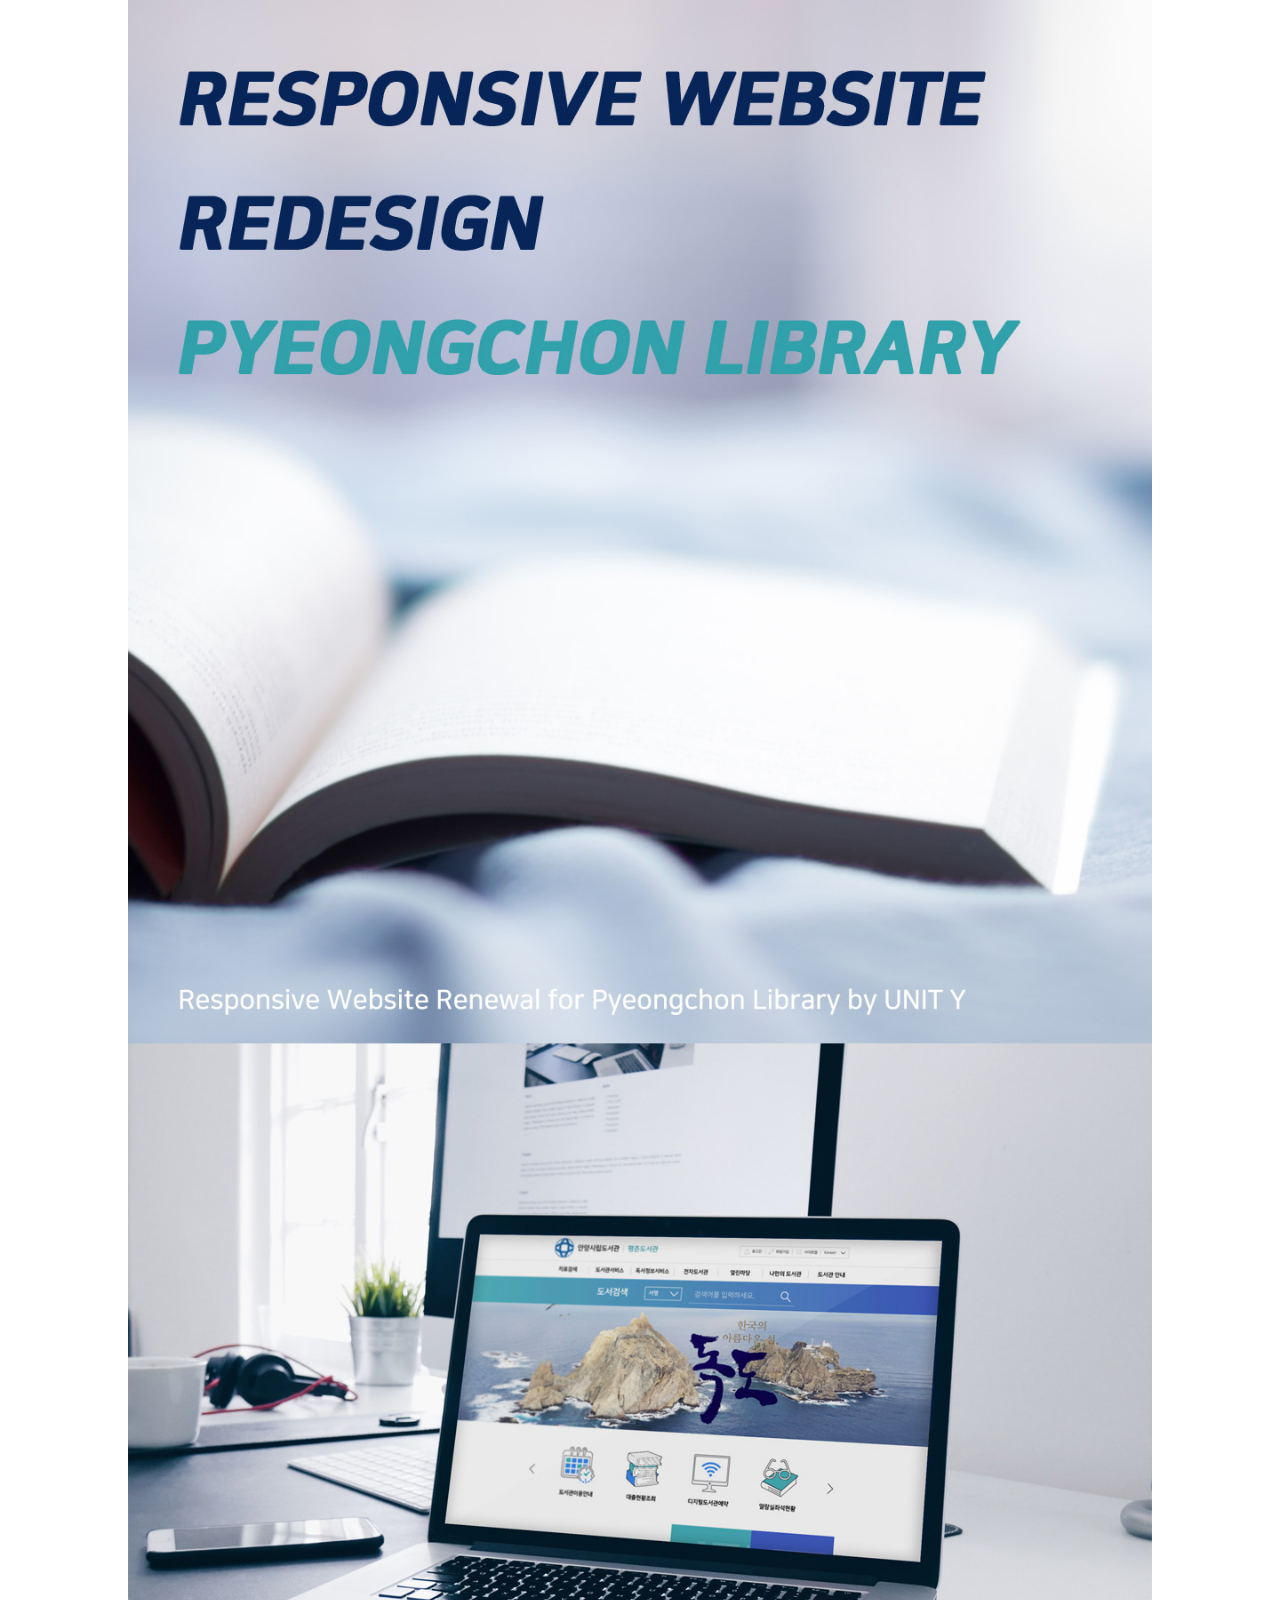
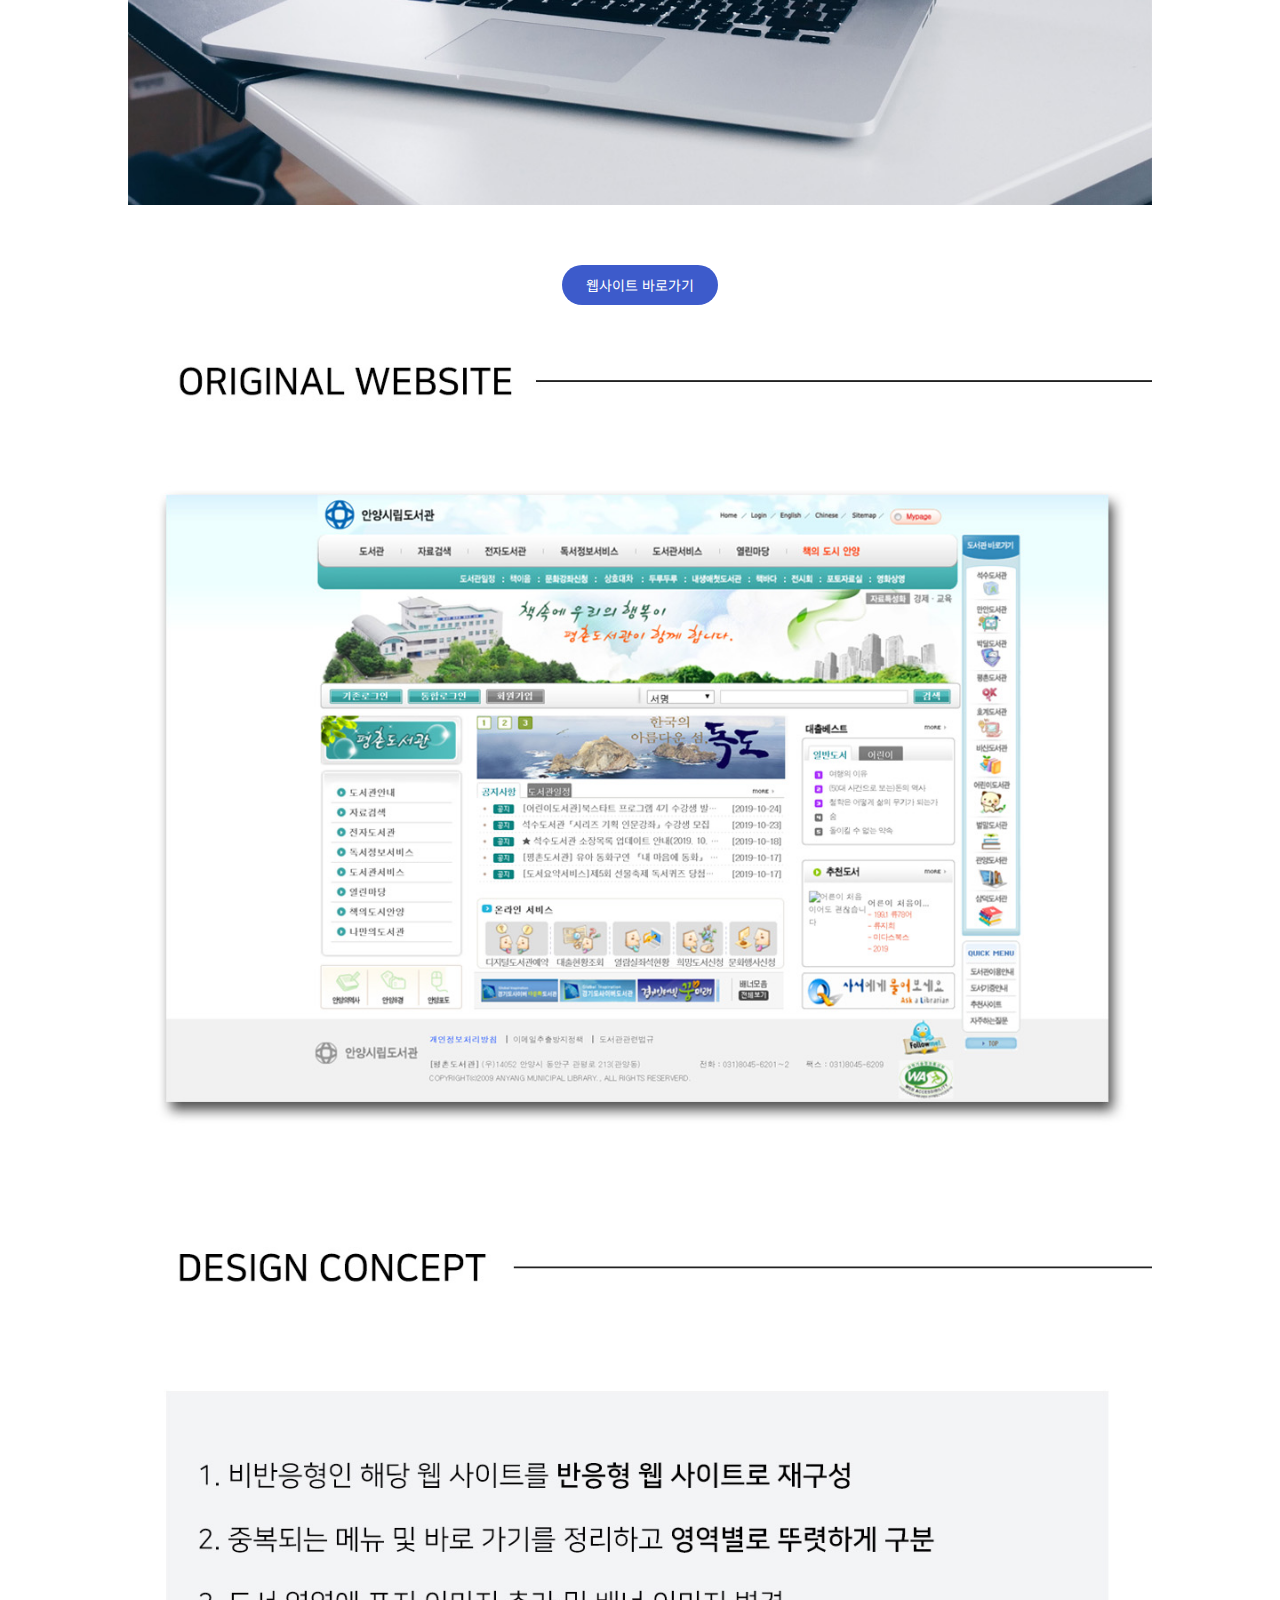
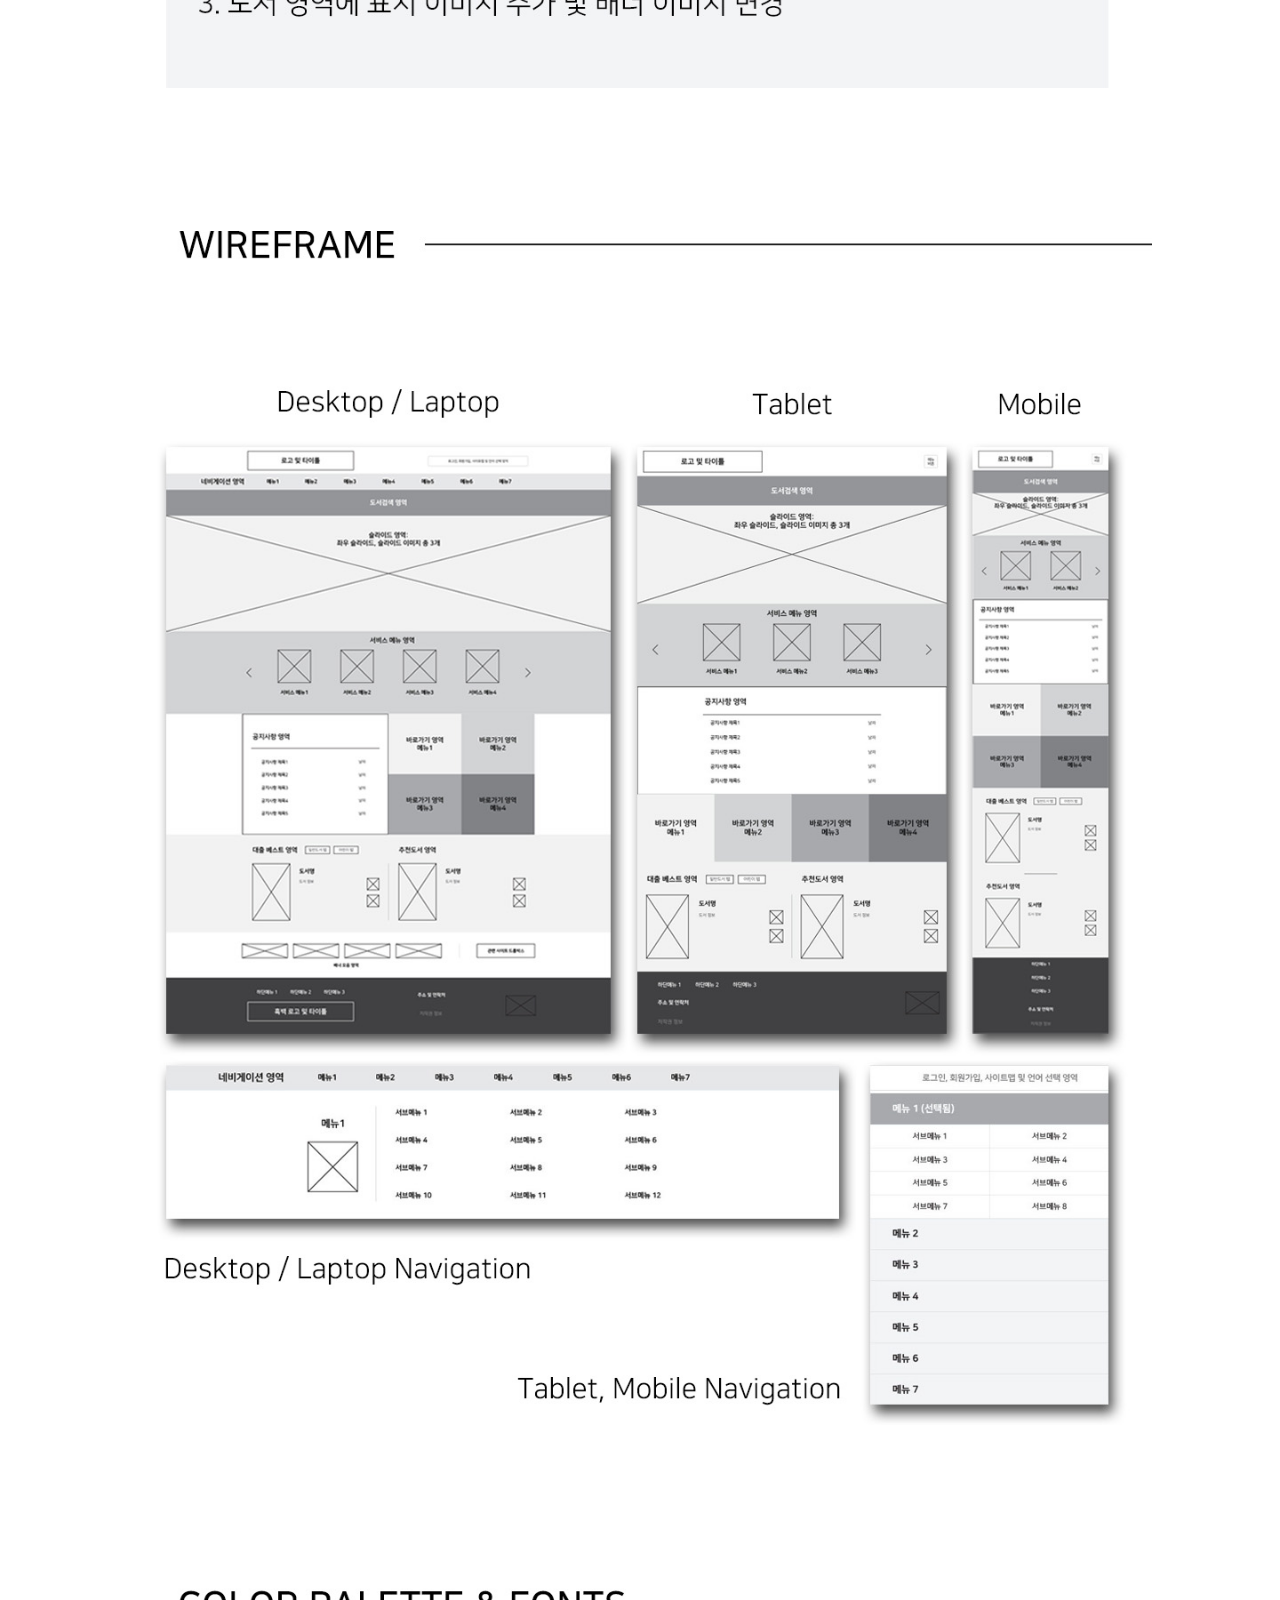
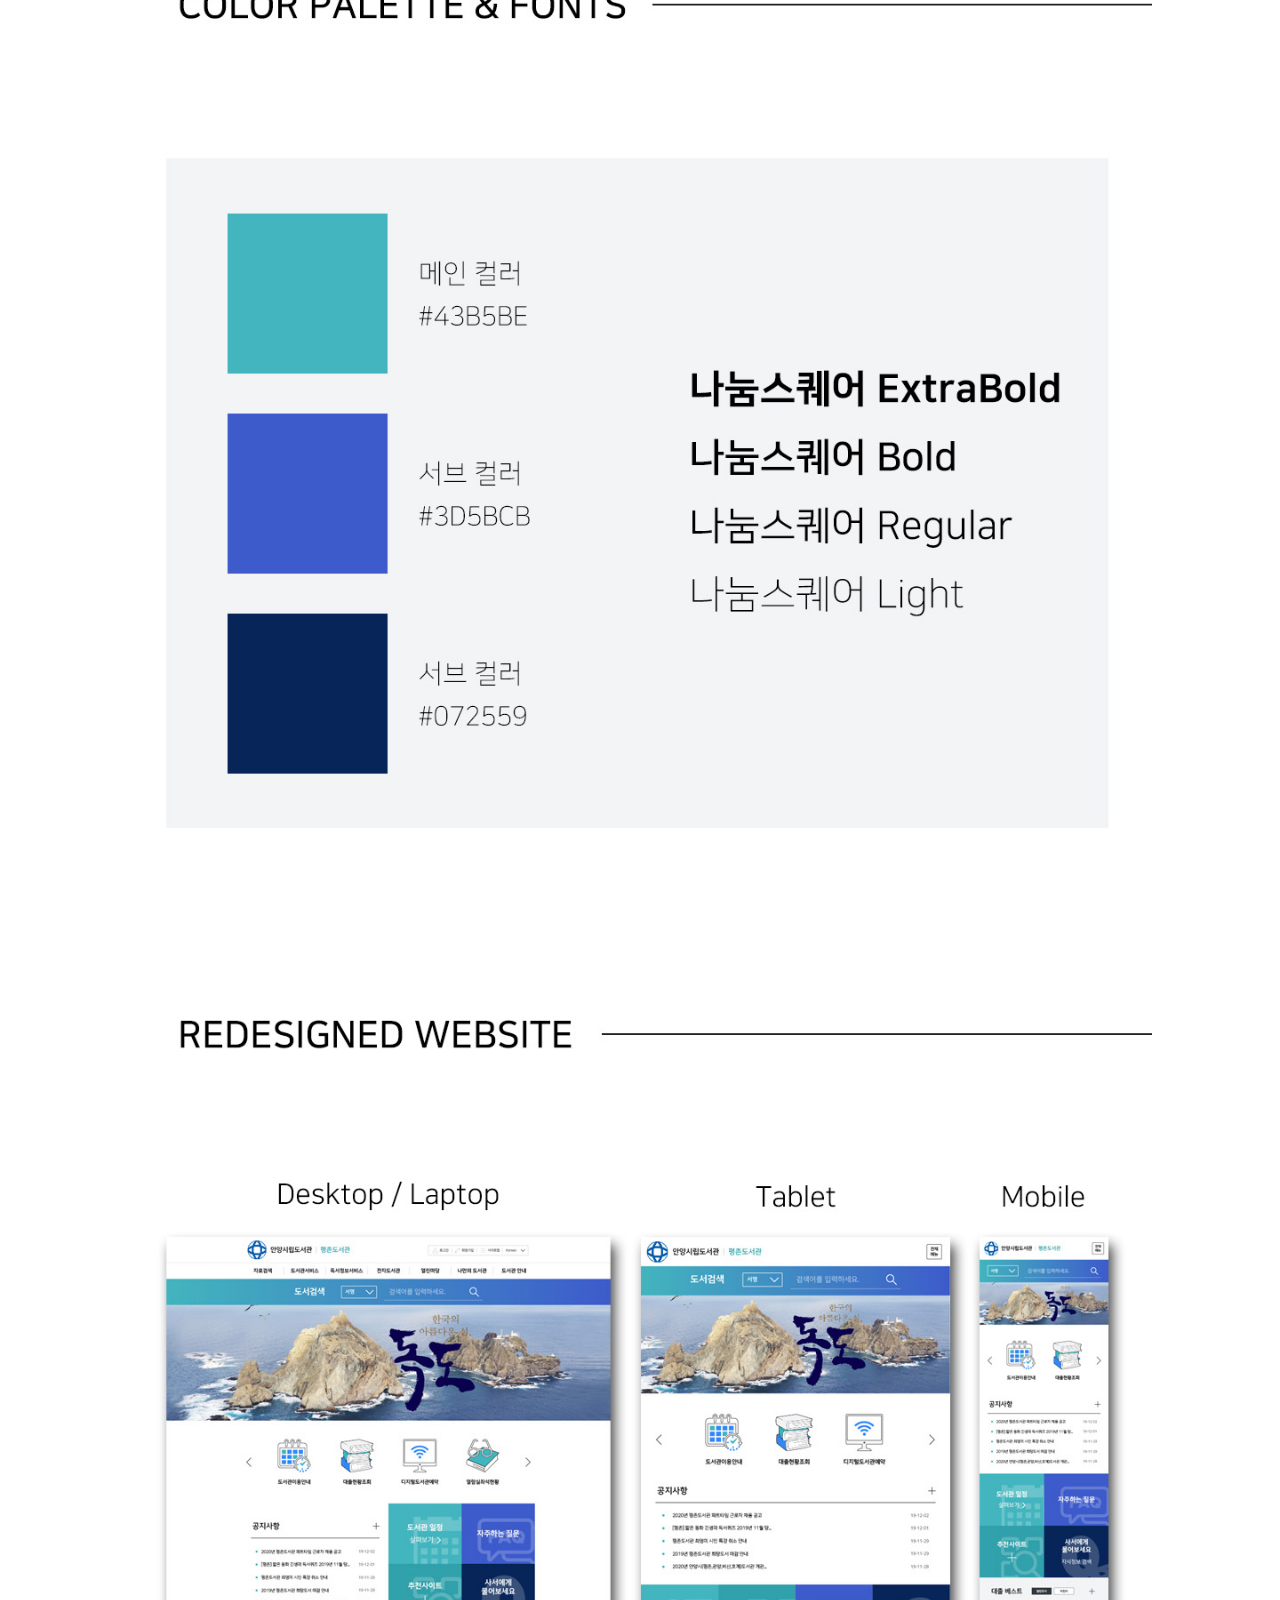
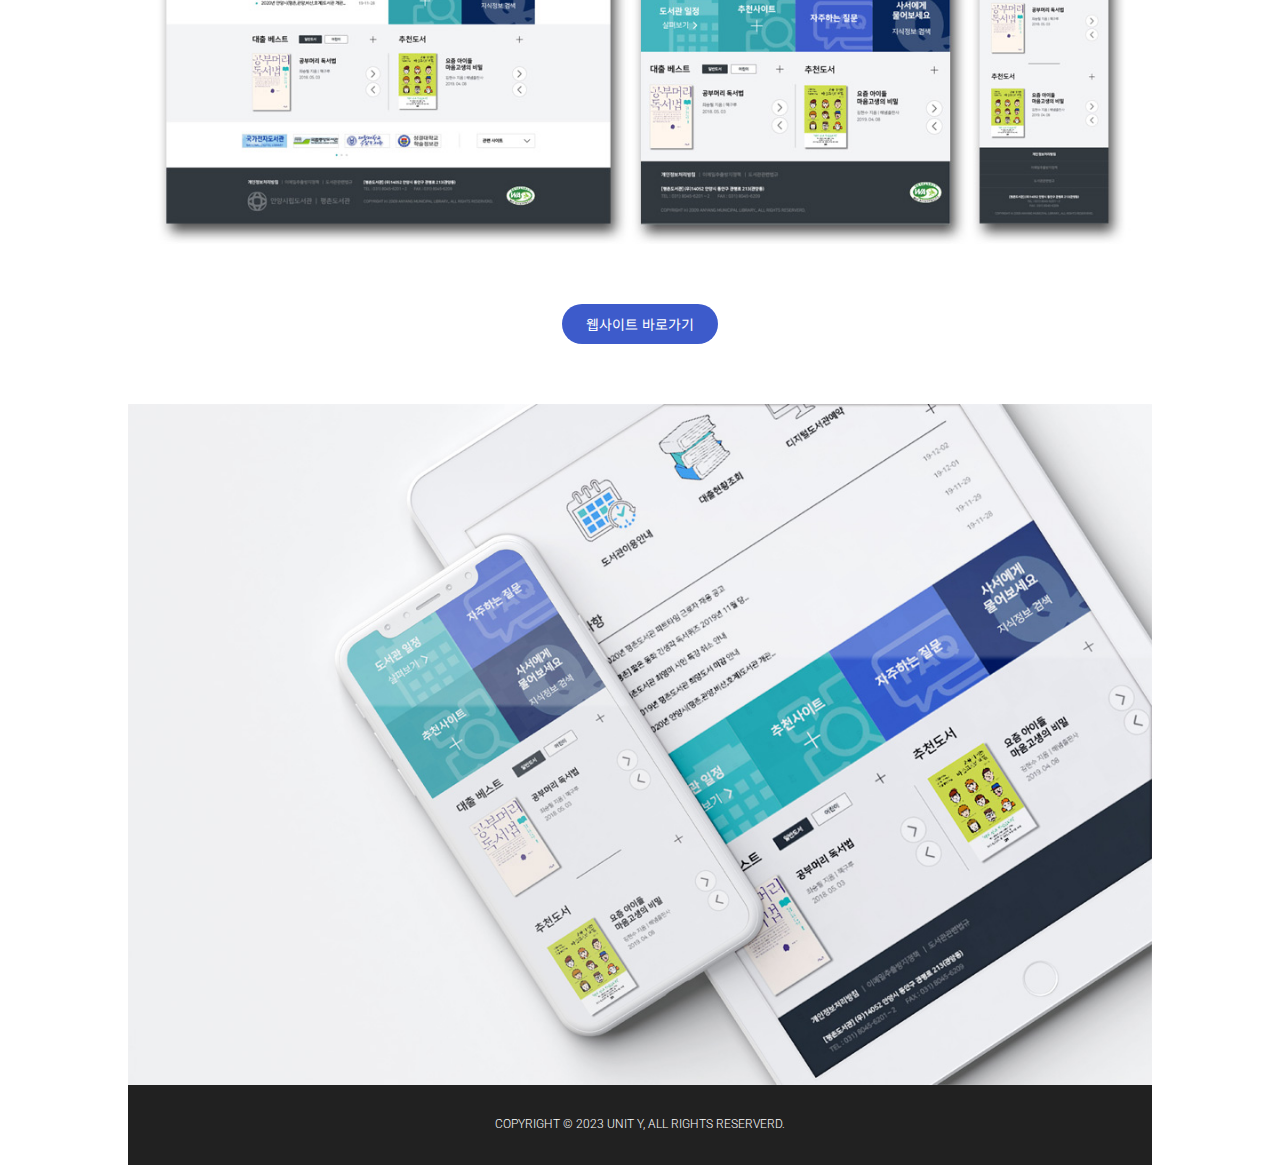
==== pages/pyeongchonlibrary.html @ 5689249b "평촌도서관 웹사이트 리디자인 프로젝트 페이지 퍼블리싱" ====
<!DOCTYPE html>
<html lang="ko">
  <head>
    <meta charset="UTF-8" />
    <meta http-equiv="X-UA-Compatible" content="IE=edge" />
    <meta name="viewport" content="width=device-width, initial-scale=1, minimum-scale=1, maximum-scale=1, user-scalable=no" />
    <title>UNIT Y | 평촌도서관 웹사이트 리디자인 기획안</title>
    <meta property="og:type" content="website" />
    <meta property="og:site_name" content="UNIT Y" />
    <meta property="og:title" content="UNIT Y | UI/UX 디자인 포트폴리오" />
    <meta property="og:description" content="UI/UX 디자인 포트폴리오 소개" />
    <meta property="og:image" content="/images/meta-opengraph.png" />
    <meta property="og:url" content="https://jay-sjyun.github.io/" />
    <meta property="twitter:card" content="summary" />
    <meta property="twitter:site" content="UNIT Y" />
    <meta property="twitter:title" content="UNIT Y | UI/UX 디자인 포트폴리오" />
    <meta property="twitter:description" content="UI/UX 디자인 포트폴리오 소개" />
    <meta property="twitter:image" content="/images/meta-opengraph.png" />
    <meta property="twitter:url" content="https://jay-sjyun.github.io/" />
    <link rel="shortcut icon" href="/favicon.png" />
    <link rel="apple-touch-icon" href="/favicon.png" />
    <link rel="stylesheet" href="/css/reset.css" type="text/css" />
    <link rel="stylesheet" href="/css/main.css" type="text/css" />
    <script defer src="/js/index.js"></script>
  </head>
  <body>
    <div class="library-plan-outer-wrap">
      <header class="plan-header">
        <img src="/images/plan-library-app-header.jpg" alt="평촌도서관 리디자인 노트북 목업" />
      </header>
      <main class="plan-main">
        <a href="http://pyeongchonlib.dothome.co.kr/" target="_blank" class="project-link">웹사이트 바로가기</a>
        <div>
          <img src="/images/plan-library-app-main.jpg" alt="평촌도서관 리디자인 상세 정보" />
        </div>
        <a href="http://pyeongchonlib.dothome.co.kr/" target="_blank" class="project-link">웹사이트 바로가기</a>
        <div>
          <img src="/images/plan-library-app-footer.jpg" alt="평촌도서관 리디자인 모바일 기기 목업" />
        </div>
      </main>
      <footer class="footer">
        <p class="copyright">COPYRIGHT © 2023 UNIT Y, ALL RIGHTS RESERVERD.</p>
      </footer>
    </div>
  </body>
</html>
---- css/main.css ----
@charset "UTF-8";
@import url("https://fonts.googleapis.com/css2?family=Noto+Sans+KR:wght@100;300;400;500;700;900&family=Roboto:wght@100;300;400;500;700;900&display=swap");
html {
  font-size: 62.5%;
  scroll-behavior: smooth;
}

body {
  background-color: #fff;
}

/*==============================================
|||||||||||||||||||||||||||||||||||||||||||||||||
  모바일 Mobile
|||||||||||||||||||||||||||||||||||||||||||||||||
================================================*/
/*<----------포트폴리오 메인 portfolio main---------->*/
/*<----------헤더 header---------->*/
.header {
  position: sticky;
  top: 0;
  background-color: #fff;
  border-bottom: 1px solid #dddddd;
}
.header .nav {
  display: flex;
  justify-content: space-between;
  min-height: 64px;
  padding: 8px 6px;
}
.header .nav__menu {
  display: flex;
  justify-content: center;
  align-items: center;
  min-height: 48px;
  padding: 10px;
  font-family: "Roboto", sans-serif;
  font-size: 1.6rem;
  font-weight: 500;
  line-height: 1.5;
  color: #000;
  text-align: left;
  box-sizing: border-box;
}
.header .nav__menu + .nav__menu {
  margin-left: 4px;
}
.header .nav__menu-list {
  display: flex;
}

/*<----------메인 공통 main common---------->*/
.main {
  max-width: 504px;
  margin: 60px auto;
  padding: 0 16px;
}

.section-wrap {
  margin-bottom: 60px;
}

.section-title {
  margin-bottom: 24px;
  font-family: "Roboto", sans-serif;
  font-size: 2.8rem;
  font-weight: 700;
  line-height: 1.285;
  color: #000;
  text-align: center;
}

.section-divider {
  width: 80px;
  height: 1px;
  margin: 60px auto;
  background-color: #dddddd;
}

/*<----------인트로 intro---------->*/
.intro {
  display: flex;
  flex-direction: column;
  align-items: center;
}
.intro .logo-area {
  width: 246px;
  margin-bottom: 24px;
}
.intro .intro__txt {
  margin-bottom: 10px;
  font-family: "Noto Sans KR", sans-serif;
  font-size: 1.4rem;
  font-weight: 400;
  line-height: 1.43;
  color: #000;
  text-align: center;
}
.intro .intro__optimization {
  font-family: "Noto Sans KR", sans-serif;
  font-size: 1.2rem;
  font-weight: 400;
  line-height: 1.333;
  color: #47484a;
  text-align: center;
}

/*<----------프로젝트 공통 project common---------->*/
.project__list li + li {
  margin-top: 10px;
}

/*<----------UI/UX 디자인 UI/UX design---------->*/
.uiux-design .mentalhealth-app {
  overflow: hidden;
  display: flex;
  justify-content: center;
  align-items: flex-end;
  border-radius: 16px;
  box-sizing: border-box;
  padding-left: 41px;
  padding-right: 20px;
  background-color: #0063ec;
}
.uiux-design .mentalhealth-app .project__txt-wrap {
  display: flex;
  flex-direction: column;
  justify-content: center;
  height: 138px;
  padding: 20px 0;
}
.uiux-design .mentalhealth-app .project__title {
  margin-bottom: 10px;
  font-family: "Noto Sans KR", sans-serif;
  font-size: 2rem;
  font-weight: 700;
  line-height: 1.4;
  color: #fff;
  text-align: left;
}
.uiux-design .mentalhealth-app .project__info {
  font-family: "Noto Sans KR", sans-serif;
  font-size: 1.2rem;
  font-weight: 400;
  line-height: 1.333;
  color: #fff;
  text-align: left;
}
.uiux-design .mentalhealth-app .project__img-wrap {
  width: 116px;
  margin-left: 77px;
}
.uiux-design .rebook-app {
  overflow: hidden;
  display: flex;
  justify-content: center;
  align-items: flex-end;
  border-radius: 16px;
  box-sizing: border-box;
  padding-left: 20px;
  padding-right: 41px;
  background-color: #27ae61;
}
.uiux-design .rebook-app .project__txt-wrap {
  display: flex;
  flex-direction: column;
  justify-content: center;
  height: 138px;
  padding: 20px 0;
  align-items: flex-end;
  order: 2;
}
.uiux-design .rebook-app .project__title {
  margin-bottom: 10px;
  font-family: "Noto Sans KR", sans-serif;
  font-size: 2rem;
  font-weight: 700;
  line-height: 1.4;
  color: #fff;
  text-align: left;
}
.uiux-design .rebook-app .project__info {
  font-family: "Noto Sans KR", sans-serif;
  font-size: 1.2rem;
  font-weight: 400;
  line-height: 1.333;
  color: #fff;
  text-align: left;
}
.uiux-design .rebook-app .project__img-wrap {
  width: 116px;
  margin-right: 69px;
}

/*<----------웹 디자인 web design---------->*/
.web-design .careyou-web {
  overflow: hidden;
  display: flex;
  justify-content: center;
  align-items: flex-end;
  border-radius: 16px;
  box-sizing: border-box;
  padding-left: 31px;
  background-color: #ffe151;
}
.web-design .careyou-web .project__txt-wrap {
  display: flex;
  flex-direction: column;
  justify-content: center;
  height: 138px;
  padding: 20px 0;
}
.web-design .careyou-web .project__title {
  margin-bottom: 10px;
  font-family: "Noto Sans KR", sans-serif;
  font-size: 2rem;
  font-weight: 700;
  line-height: 1.4;
  color: #000;
  text-align: left;
}
.web-design .careyou-web .project__info {
  font-family: "Noto Sans KR", sans-serif;
  font-size: 1.2rem;
  font-weight: 400;
  line-height: 1.333;
  color: #000;
  text-align: left;
}
.web-design .careyou-web .project__img-wrap {
  width: 164px;
  margin-left: 44px;
}
.web-design .library-web {
  overflow: hidden;
  display: flex;
  justify-content: center;
  align-items: flex-end;
  border-radius: 16px;
  box-sizing: border-box;
  padding-right: 39px;
  padding-left: 10px;
  border: 1px solid #000;
  background-color: #fff;
}
.web-design .library-web .project__txt-wrap {
  display: flex;
  flex-direction: column;
  justify-content: center;
  height: 138px;
  padding: 20px 0;
  align-items: flex-end;
  order: 2;
}
.web-design .library-web .project__title {
  margin-bottom: 10px;
  font-family: "Noto Sans KR", sans-serif;
  font-size: 2rem;
  font-weight: 700;
  line-height: 1.4;
  color: #000;
  text-align: left;
}
.web-design .library-web .project__info {
  font-family: "Noto Sans KR", sans-serif;
  font-size: 1.2rem;
  font-weight: 400;
  line-height: 1.333;
  color: #000;
  text-align: left;
}
.web-design .library-web .project__img-wrap {
  width: 164px;
  margin-right: 21px;
}
.web-design .bentley-web {
  overflow: hidden;
  display: flex;
  justify-content: center;
  align-items: flex-end;
  border-radius: 16px;
  box-sizing: border-box;
  padding-left: 31px;
  background-color: #212121;
}
.web-design .bentley-web .project__txt-wrap {
  display: flex;
  flex-direction: column;
  justify-content: center;
  height: 138px;
  padding: 20px 0;
}
.web-design .bentley-web .project__title {
  margin-bottom: 10px;
  font-family: "Noto Sans KR", sans-serif;
  font-size: 2rem;
  font-weight: 700;
  line-height: 1.4;
  color: #fff;
  text-align: left;
}
.web-design .bentley-web .project__info {
  font-family: "Noto Sans KR", sans-serif;
  font-size: 1.2rem;
  font-weight: 400;
  line-height: 1.333;
  color: #fff;
  text-align: left;
}
.web-design .bentley-web .project__img-wrap {
  width: 164px;
  margin-left: 37px;
}

/*<----------그래픽 디자인 graphic design---------->*/
.graphic-design .behance-link {
  overflow: hidden;
  display: flex;
  justify-content: center;
  align-items: flex-end;
  border-radius: 16px;
  box-sizing: border-box;
  padding-right: 41px;
  padding-left: 41px;
  background-color: #ff1919;
}
.graphic-design .behance-link .project__txt-wrap {
  display: flex;
  flex-direction: column;
  justify-content: center;
  height: 138px;
  padding: 20px 0;
  align-items: flex-end;
  order: 2;
}
.graphic-design .behance-link .project__title {
  margin-bottom: 10px;
  font-family: "Noto Sans KR", sans-serif;
  font-size: 2rem;
  font-weight: 700;
  line-height: 1.4;
  color: #fff;
  text-align: left;
}
.graphic-design .behance-link .project__info {
  font-family: "Noto Sans KR", sans-serif;
  font-size: 1.2rem;
  font-weight: 400;
  line-height: 1.333;
  color: #fff;
  text-align: left;
}
.graphic-design .behance-link .project__img-wrap {
  width: 116px;
  margin-right: 45px;
}

/*<----------소개 about---------->*/
.about .about__category {
  margin-top: 24px;
  margin-bottom: 10px;
  font-family: "Roboto", sans-serif;
  font-size: 2rem;
  font-weight: 500;
  line-height: 1.4;
  color: #47484a;
  text-align: center;
}
.about .about__detail {
  font-family: "Roboto", sans-serif;
  font-size: 1.4rem;
  font-weight: 400;
  line-height: 1.43;
  color: #000;
  text-align: center;
}

/*<----------연락처 contact---------->*/
.contact .contact__info {
  font-family: "Roboto", sans-serif;
  font-size: 1.4rem;
  font-weight: 400;
  line-height: 1.43;
  color: #000;
  text-align: center;
}

/*<----------푸터 footer---------->*/
.footer {
  display: flex;
  justify-content: center;
  align-items: center;
  padding: 32px 16px;
  background-color: #212121;
}
.footer .copyright {
  font-family: "Roboto", sans-serif;
  font-size: 1.2rem;
  font-weight: 300;
  line-height: 1.333;
  color: #fff;
  text-align: center;
}

/*<----------평촌도서관 리디자인 기획안 페이지
pyeongchon library redesign plan---------->*/
.library-plan-outer-wrap {
  max-width: 1024px;
  margin: 0 auto;
}
.library-plan-outer-wrap .plan-main {
  display: flex;
  flex-direction: column;
  align-items: center;
}
.library-plan-outer-wrap .project-link {
  display: flex;
  justify-content: center;
  align-items: center;
  min-height: 40px;
  margin: 60px auto;
  padding: 0 24px;
  border-radius: 20px;
  background-color: #3d5bcb;
  font-family: "Noto Sans KR", sans-serif;
  font-size: 1.4rem;
  font-weight: 400;
  line-height: 1.43;
  color: #fff;
  text-align: center;
}

/*==============================================
|||||||||||||||||||||||||||||||||||||||||||||||||
  태블릿 Tablet
|||||||||||||||||||||||||||||||||||||||||||||||||
================================================*/
/*==============================================
|||||||||||||||||||||||||||||||||||||||||||||||||
  PC Desktop / Laptop
|||||||||||||||||||||||||||||||||||||||||||||||||
================================================*//*# sourceMappingURL=main.css.map */
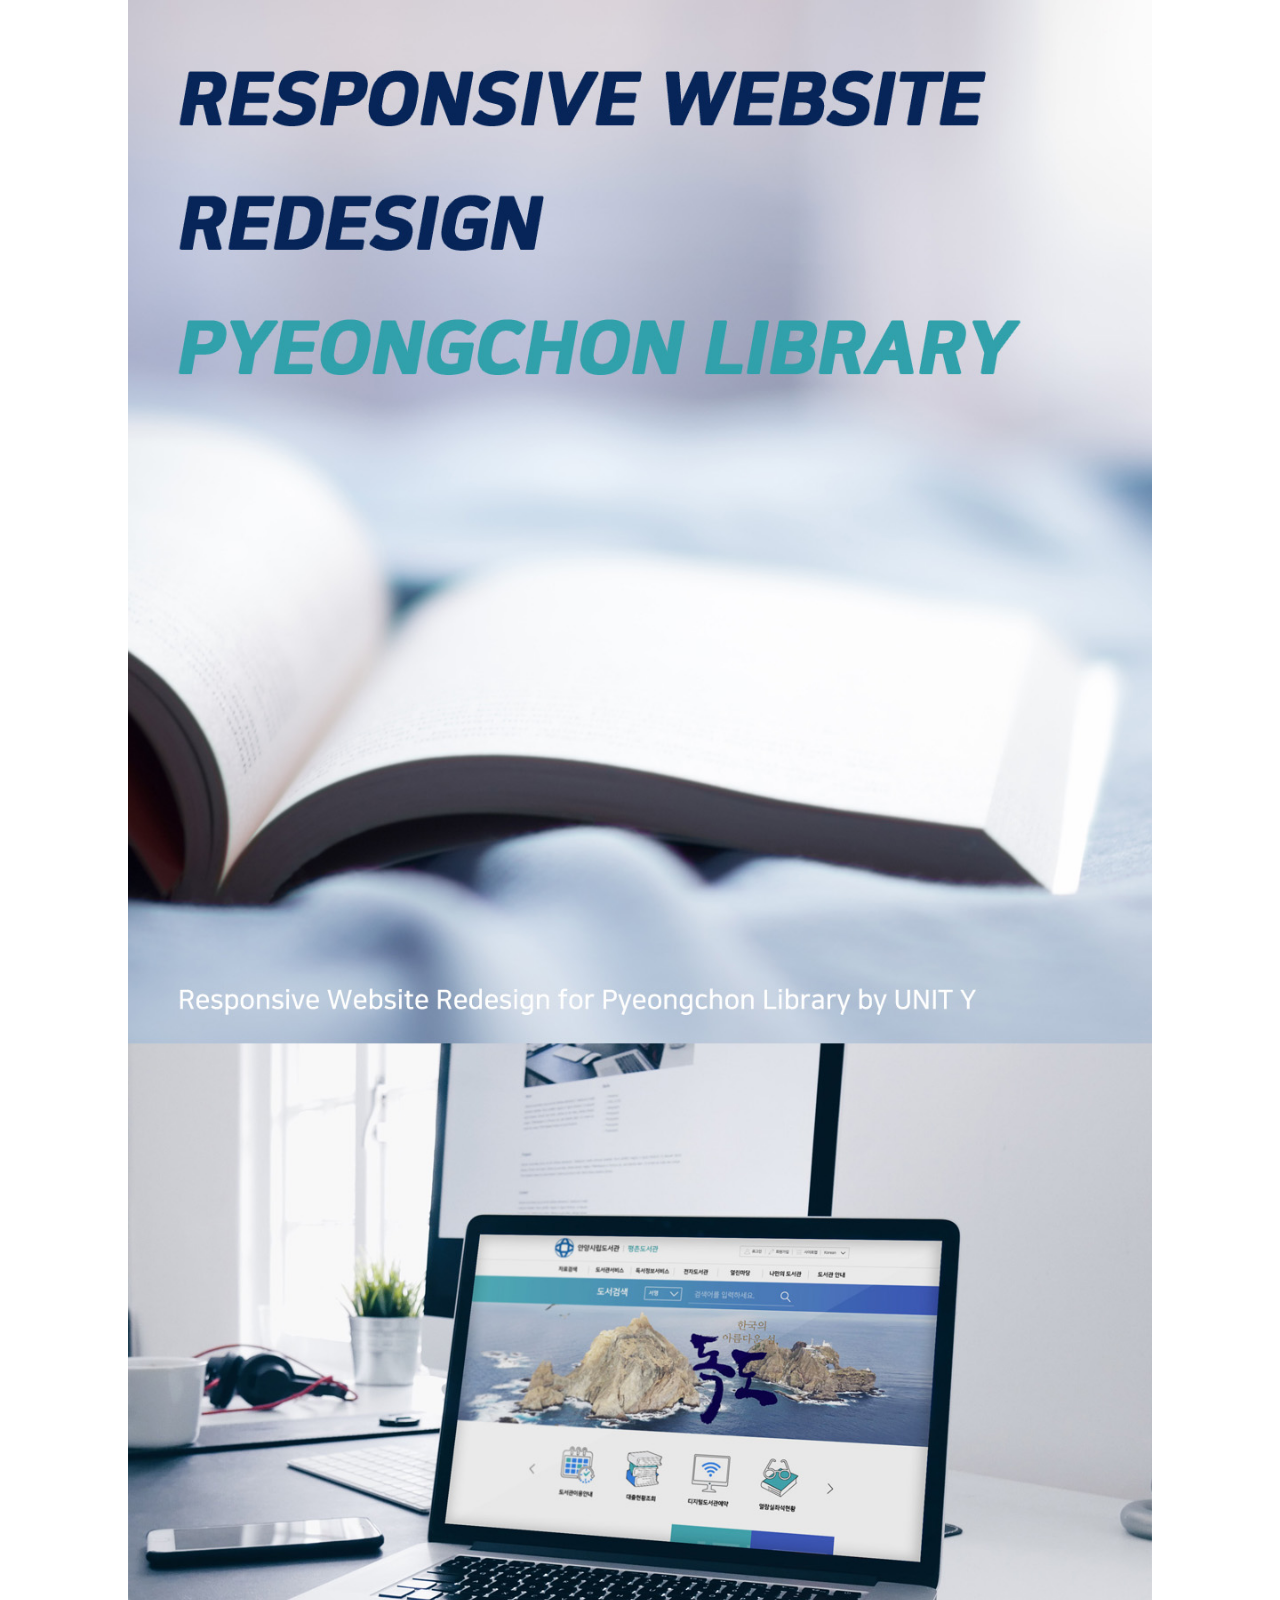
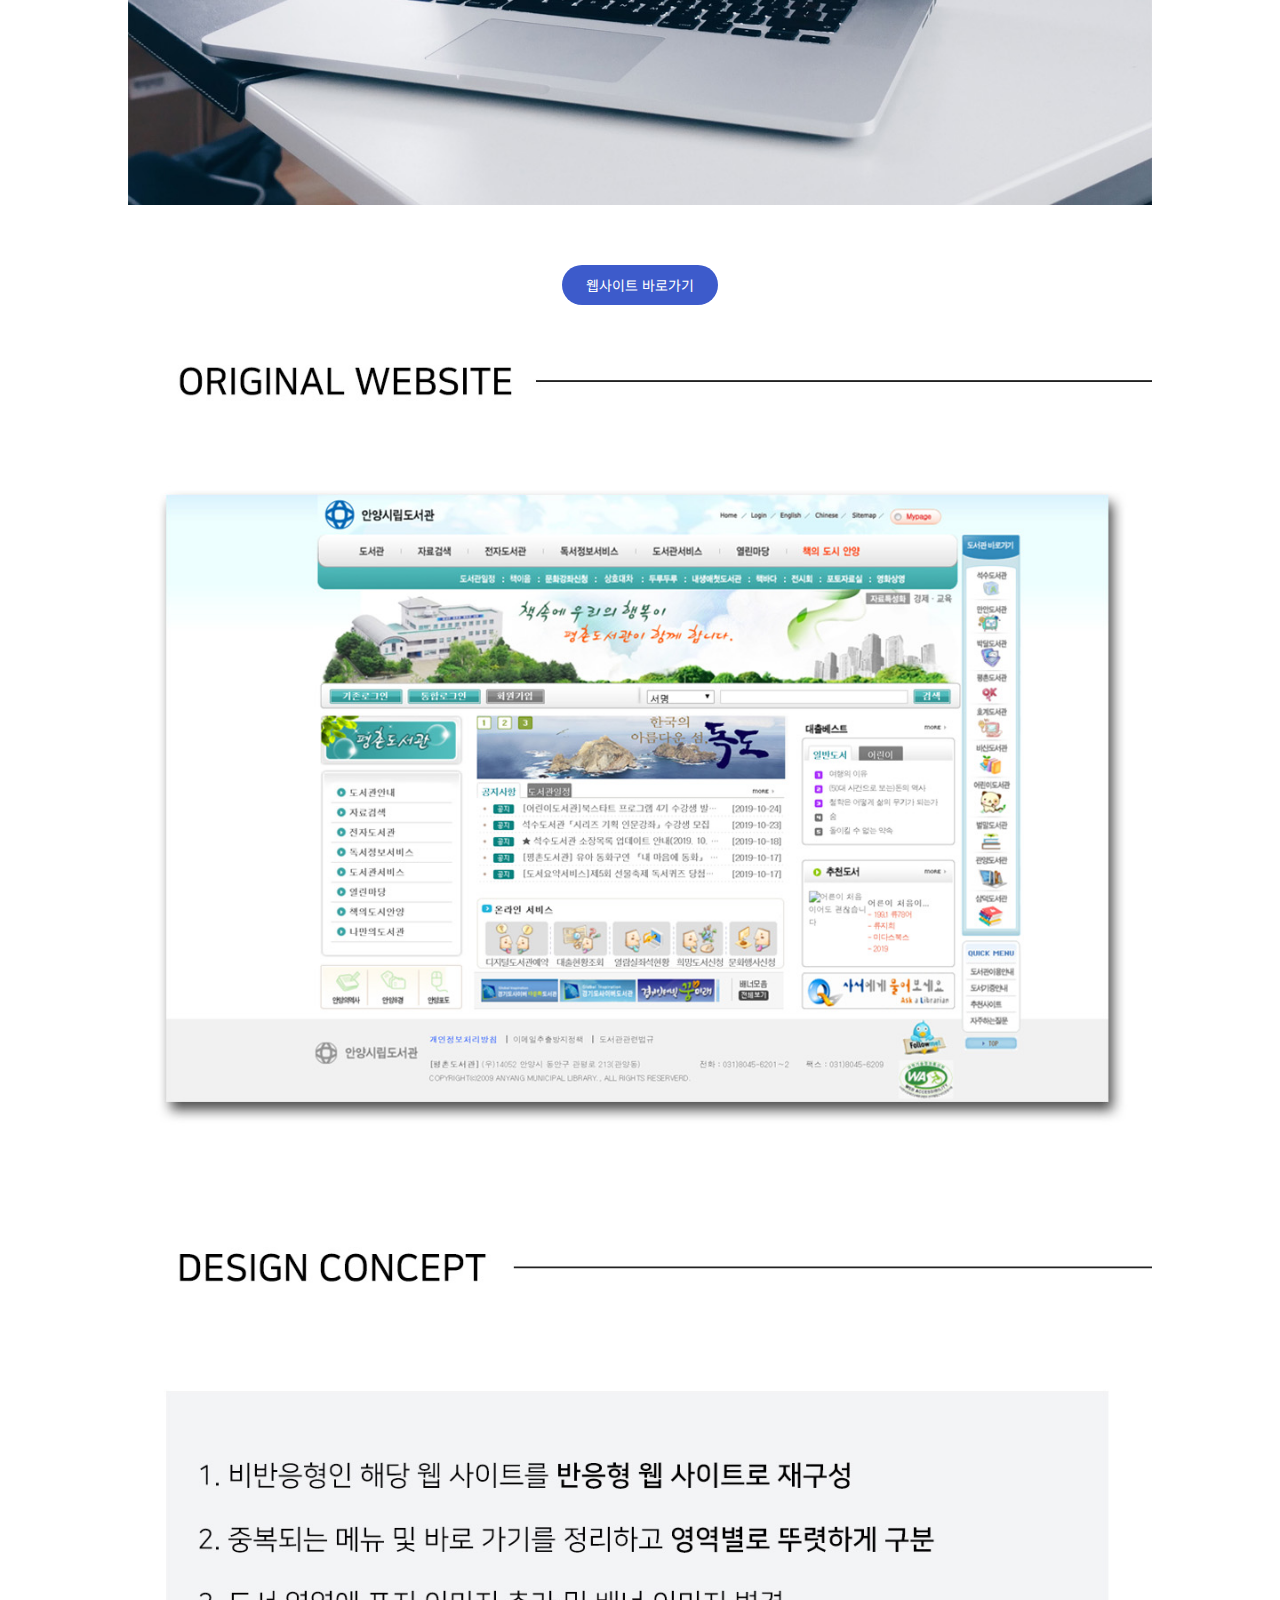
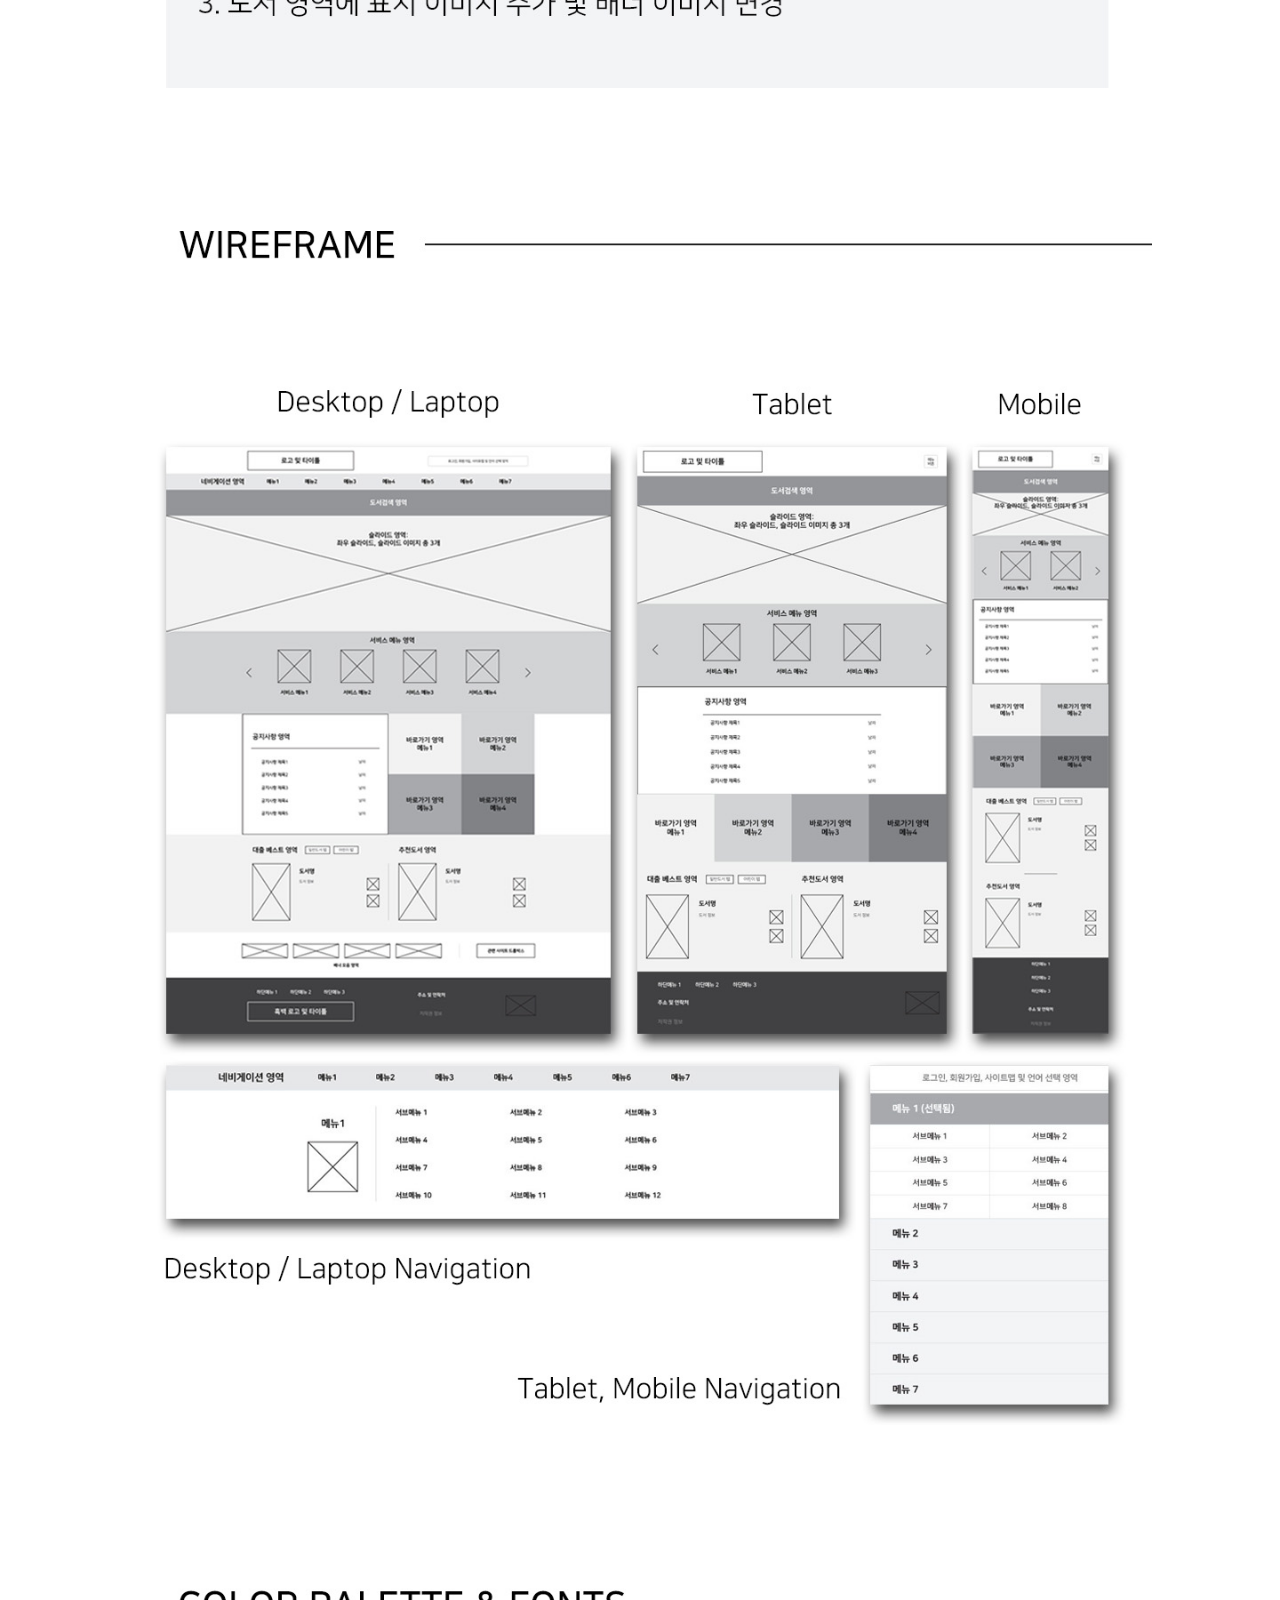
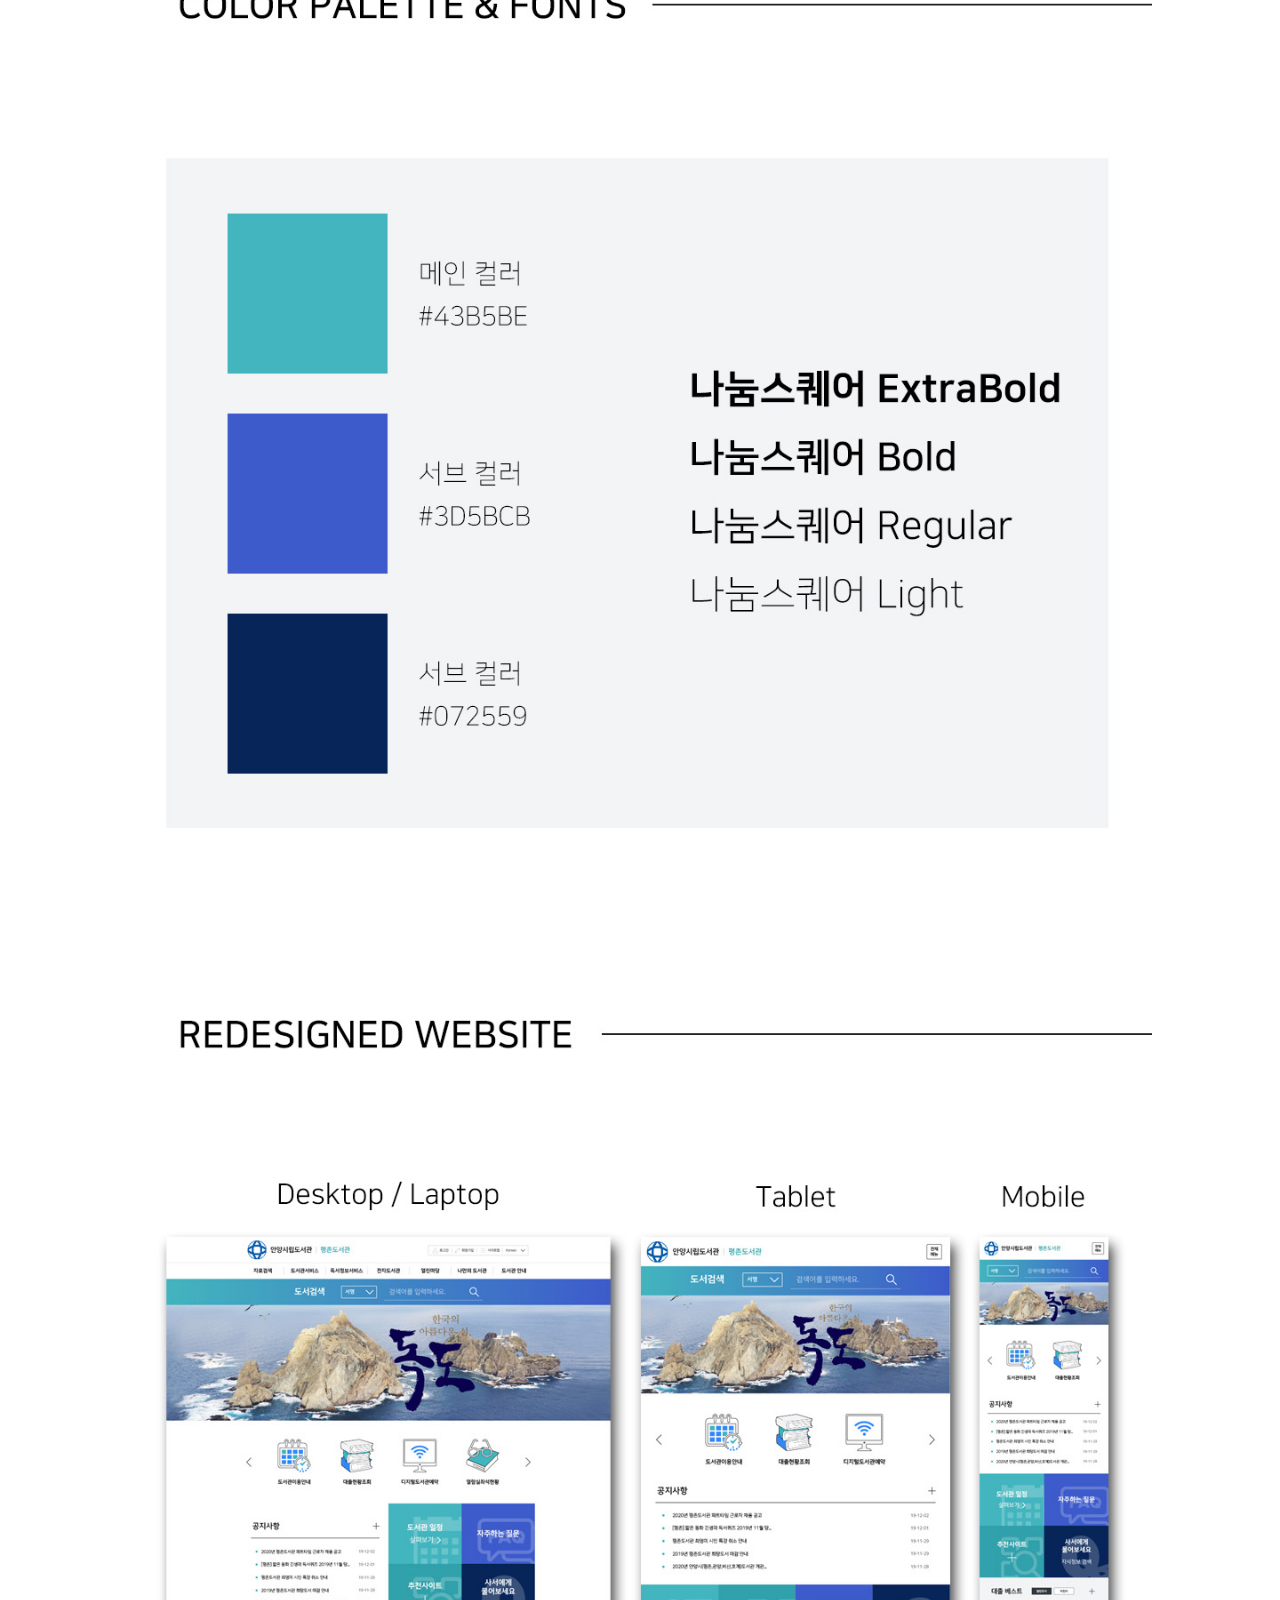
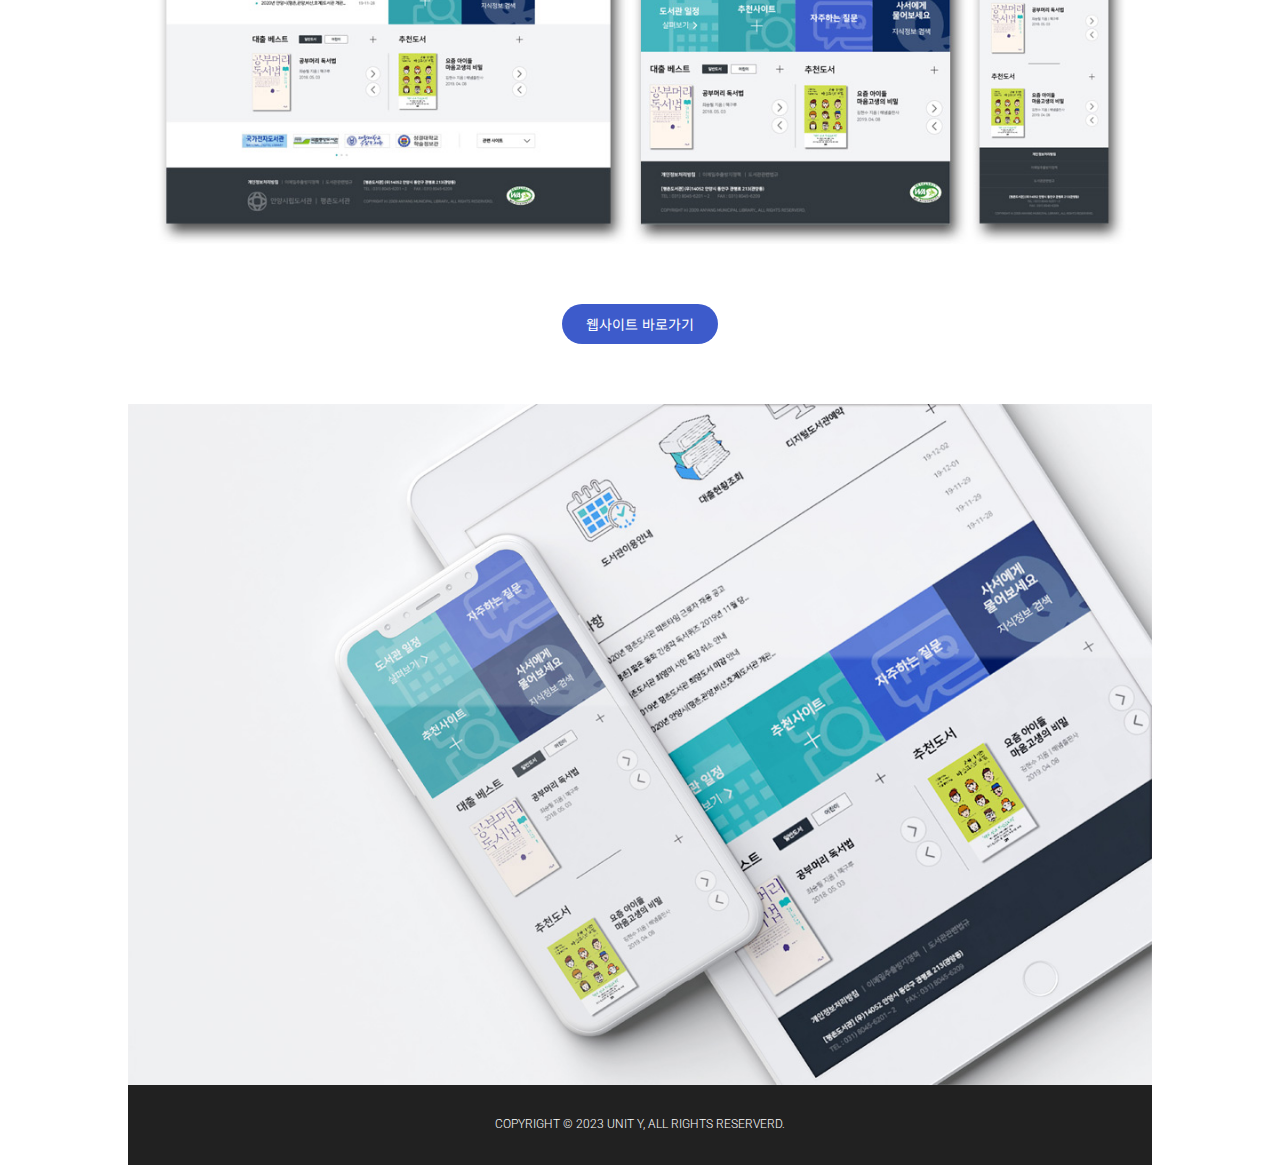
==== commit bffb8da7: "이미지 파일 이름 수정" ====
--- a/pages/pyeongchonlibrary.html
+++ b/pages/pyeongchonlibrary.html
@@ -26,16 +26,16 @@
   <body>
     <div class="library-plan-outer-wrap">
       <header class="plan-header">
-        <img src="/images/plan-library-app-header.jpg" alt="평촌도서관 리디자인 노트북 목업" />
+        <img src="/images/plan-library-web-header.jpg" alt="평촌도서관 리디자인 노트북 목업" />
       </header>
       <main class="plan-main">
         <a href="http://pyeongchonlib.dothome.co.kr/" target="_blank" class="project-link">웹사이트 바로가기</a>
         <div>
-          <img src="/images/plan-library-app-main.jpg" alt="평촌도서관 리디자인 상세 정보" />
+          <img src="/images/plan-library-web-main.jpg" alt="평촌도서관 리디자인 상세 정보" />
         </div>
         <a href="http://pyeongchonlib.dothome.co.kr/" target="_blank" class="project-link">웹사이트 바로가기</a>
         <div>
-          <img src="/images/plan-library-app-footer.jpg" alt="평촌도서관 리디자인 모바일 기기 목업" />
+          <img src="/images/plan-library-web-footer.jpg" alt="평촌도서관 리디자인 모바일 기기 목업" />
         </div>
       </main>
       <footer class="footer">
